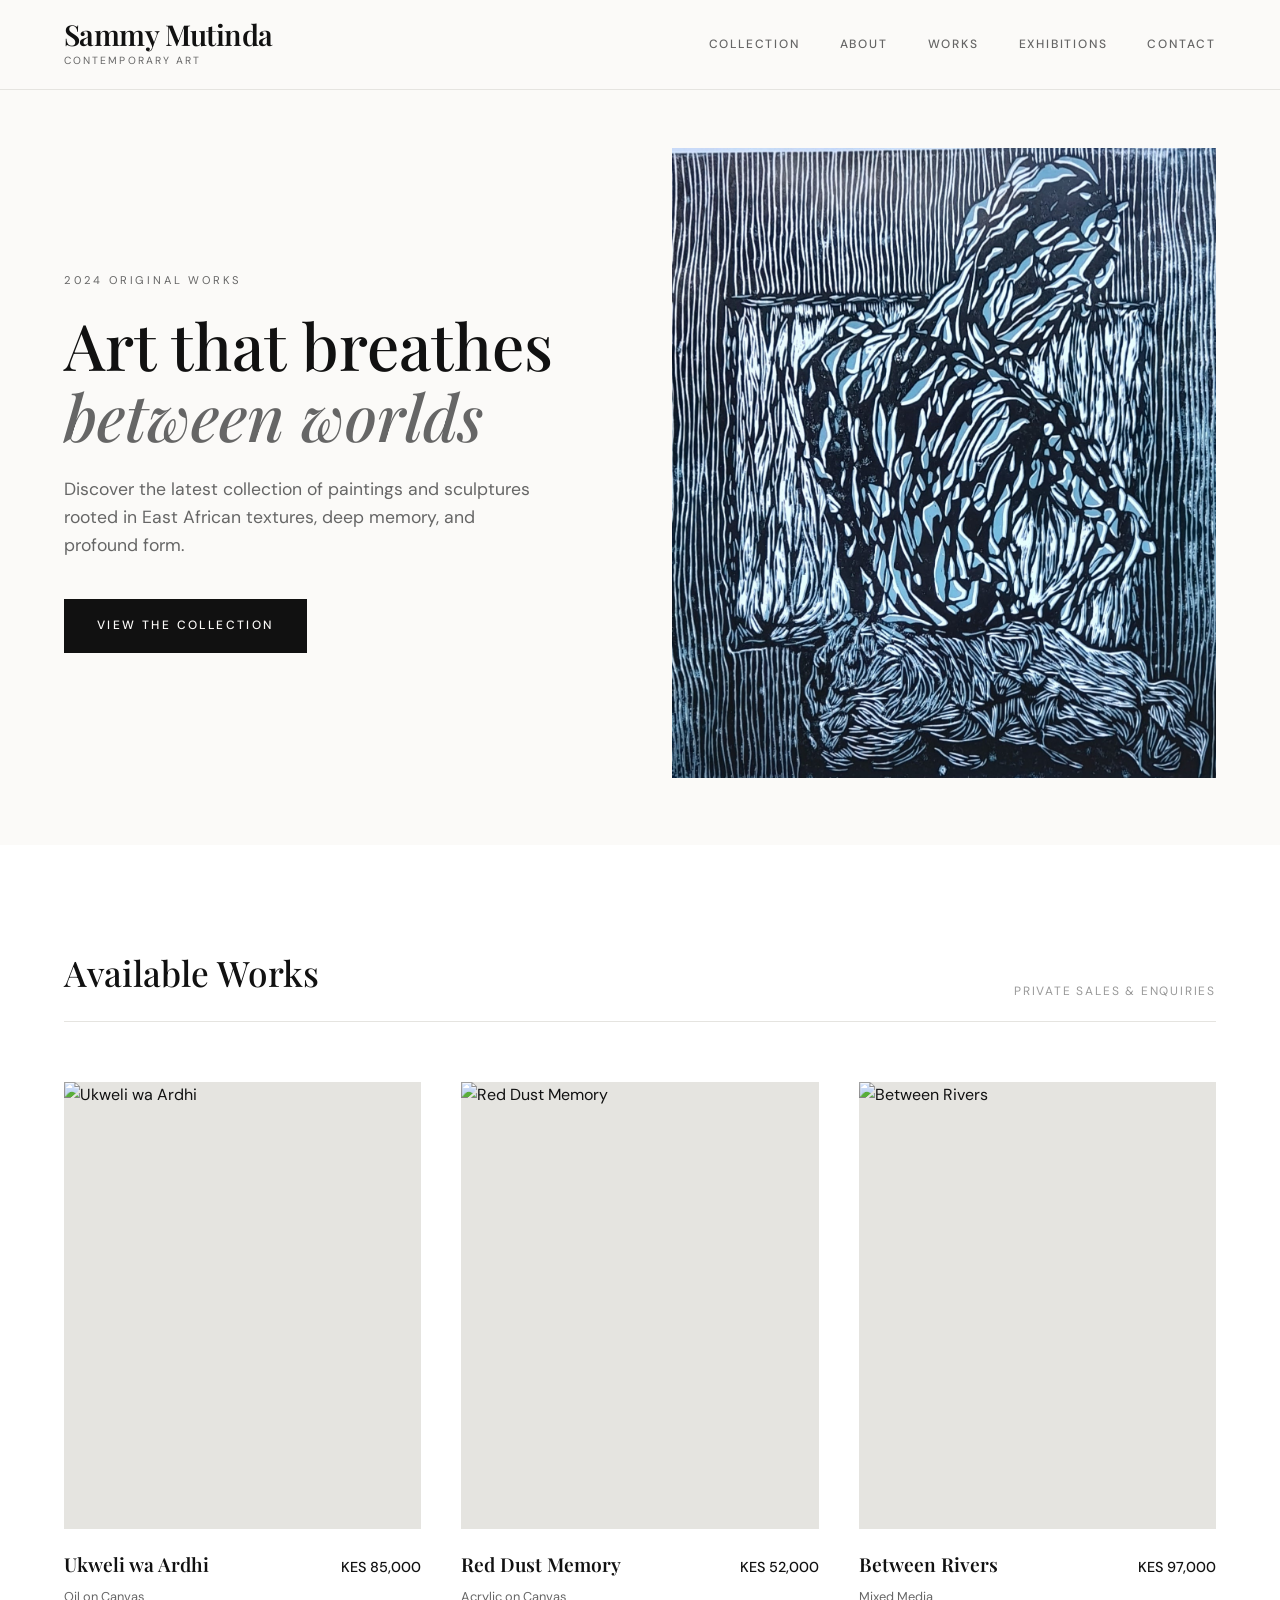
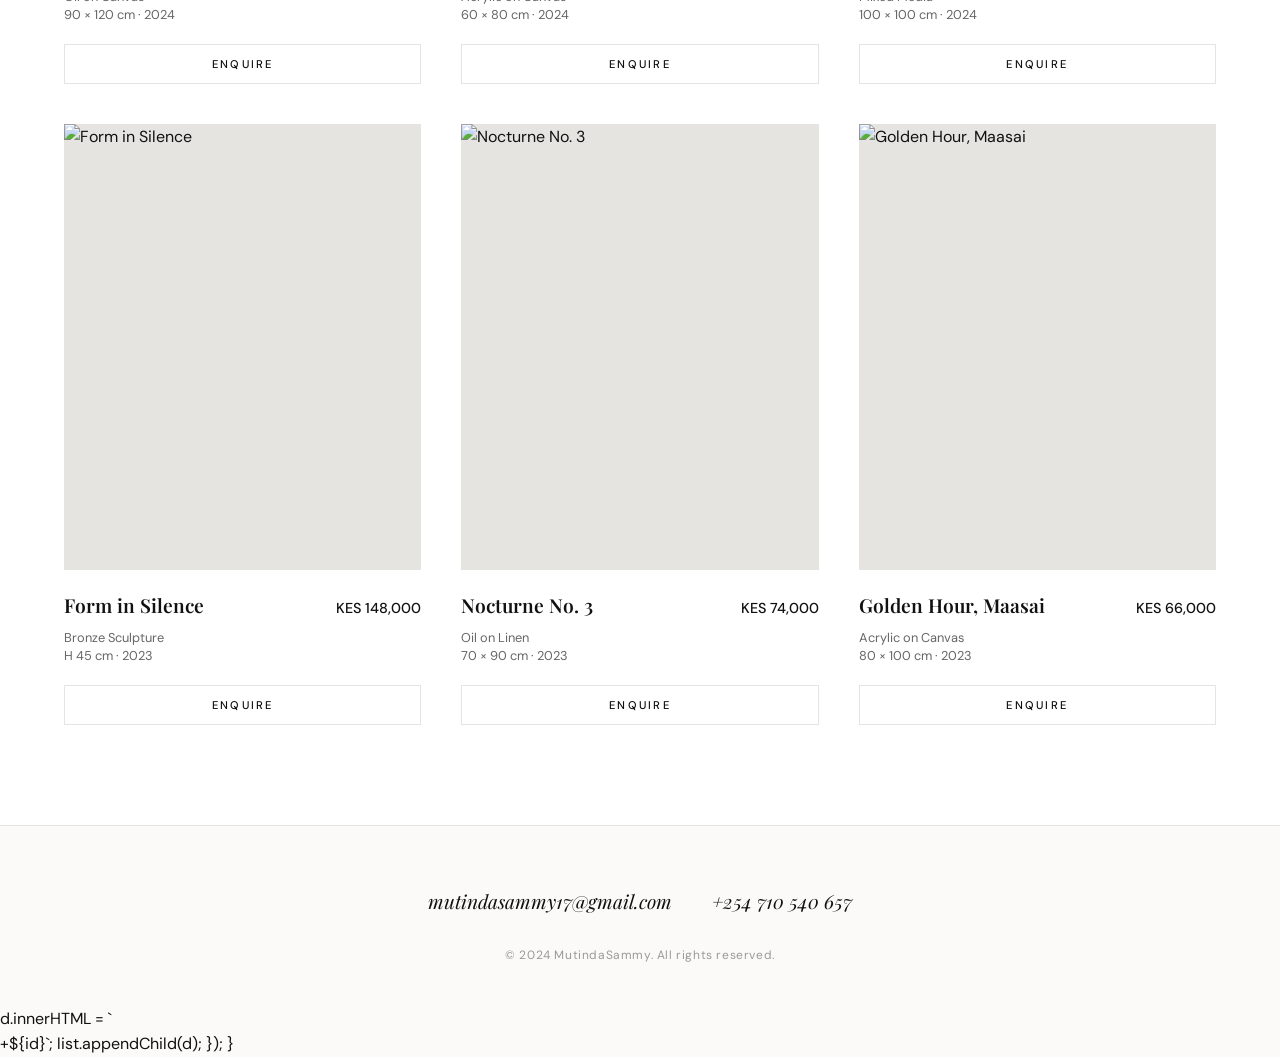
==== index.html @ 6c77cc46 "Add files via upload" ====
<!DOCTYPE html>
<html lang="en">
<head>
<meta charset="UTF-8">
<meta name="viewport" content="width=device-width, initial-scale=1.0">
<title>Sammy Mutinda — Artist Portfolio</title>
<link rel="stylesheet" href="styles.css">
<link href="https://fonts.googleapis.com/css2?family=Playfair+Display:ital,wght@0,400;0,500;0,600;0,700;1,400&family=DM+Sans:wght@300;400;500&display=swap" rel="stylesheet">
<style>
  /* ─── RESET & VARIABLES ─── */
  *, *::before, *::after { box-sizing: border-box; margin: 0; padding: 0; }

  :root {
    --bg-color: #fbfaf8;
    --text-main: #111111;
    --text-muted: #666666;
    --text-light: #999999;
    --border-color: #e5e4e0;
    --accent: #111111;
    --serif: 'Playfair Display', Georgia, serif;
    --sans: 'DM Sans', sans-serif;
    --transition: all 0.3s ease-in-out;
  }

  html { scroll-behavior: smooth; }

  body {
    font-family: var(--sans);
    background: var(--bg-color);
    color: var(--text-main);
    overflow-x: hidden;
    line-height: 1.6;
  }

  /* ─── HEADER ─── */
  header {
    position: fixed;
    top: 0; left: 0; right: 0;
    z-index: 100;
    background: rgba(251, 250, 248, 0.95);
    backdrop-filter: blur(10px);
    -webkit-backdrop-filter: blur(10px);
    border-bottom: 1px solid var(--border-color);
    padding: 20px 5vw;
    display: flex;
    justify-content: space-between;
    align-items: center;
  }

  .brand {
    display: flex;
    flex-direction: column;
    text-decoration: none;
  }

  .logo {
    font-family: var(--serif);
    font-size: 1.8rem;
    font-weight: 600;
    color: var(--text-main);
    line-height: 1;
    letter-spacing: -0.02em;
  }

  .logo-sub {
    font-size: 0.65rem;
    letter-spacing: 0.2em;
    text-transform: uppercase;
    color: var(--text-muted);
    margin-top: 4px;
  }



  .menu-toggle{
  display:none;
  background:none;
  border:none;
  font-size:28px;
  color:var(--text-main);
  cursor:pointer;
}

@media (max-width:768px){

  header{
    justify-content:space-between;
    text-align:left;
  }

  .menu-toggle{
    display:block;
  }

  nav{
    position:absolute;
    top:100%;
    left:0;
    width:100%;
    background:rgba(251,250,248,0.98);
    backdrop-filter:blur(10px);
    -webkit-backdrop-filter:blur(10px);
    border-top:1px solid var(--border-color);
    display:none;
    flex-direction:column;
    gap:0;
    padding:15px 20px;
  }

  nav.active{
    display:flex;
  }

  nav a{
    padding:12px 0;
    width:100%;
  }
}

  /* ─── HERO SECTION ─── */
  .hero {
    margin-top: 80px;
    min-height: 85vh;
    display: grid;
    grid-template-columns: 1fr 1fr;
    align-items: center;
    padding: 0 5vw;
    gap: 5vw;
  }

  .hero-content {
    max-width: 600px;
  }

  .hero-label {
    font-size: 0.7rem;
    letter-spacing: 0.25em;
    text-transform: uppercase;
    color: var(--text-muted);
    margin-bottom: 20px;
    display: block;
  }

  .hero-title {
    font-family: var(--serif);
    font-size: clamp(3rem, 5vw, 5rem);
    font-weight: 500;
    line-height: 1.1;
    color: var(--text-main);
    margin-bottom: 24px;
  }

  .hero-title em {
    font-style: italic;
    color: var(--text-muted);
  }

  .hero-desc {
    font-size: 1.1rem;
    color: var(--text-muted);
    margin-bottom: 40px;
    max-width: 480px;
  }

  .primary-btn {
    display: inline-block;
    padding: 16px 32px;
    background: var(--text-main);
    color: var(--bg-color);
    text-decoration: none;
    font-size: 0.75rem;
    font-weight: 500;
    letter-spacing: 0.2em;
    text-transform: uppercase;
    transition: var(--transition);
    border: 1px solid var(--text-main);
  }

  .primary-btn:hover {
    background: transparent;
    color: var(--text-main);
  }

  .hero-image {
    width: 100%;
    height: 70vh;
    position: relative;
    overflow: hidden;
  }

  .hero-image img {
    width: 100%;
    height: 100%;
    object-fit: cover;
  }

  @media (max-width: 992px) {
    .hero { grid-template-columns: 1fr; padding-top: 60px; min-height: auto; gap: 40px; }
    .hero-content { text-align: center; margin: 0 auto; }
    .hero-desc { margin-left: auto; margin-right: auto; }
    .hero-image { height: 50vh; }
  }

  /* ─── GALLERY SECTION ─── */
  .gallery-section {
    padding: 100px 5vw;
    background: #ffffff;
  }

  .section-header {
    display: flex;
    justify-content: space-between;
    align-items: flex-end;
    margin-bottom: 60px;
    border-bottom: 1px solid var(--border-color);
    padding-bottom: 20px;
  }

  .section-title {
    font-family: var(--serif);
    font-size: 2.2rem;
    font-weight: 500;
  }

  .section-subtitle {
    font-size: 0.75rem;
    letter-spacing: 0.15em;
    text-transform: uppercase;
    color: var(--text-light);
  }

  @media (max-width: 768px) {
    .section-header { flex-direction: column; align-items: flex-start; gap: 10px; }
  }

  /* ─── GRID ─── */
  .grid {
    display: grid;
    grid-template-columns: repeat(3, 1fr);
    gap: 40px;
  }

  @media (max-width: 1024px) { .grid { grid-template-columns: repeat(2, 1fr); gap: 30px; } }
  @media (max-width: 600px) { .grid { grid-template-columns: 1fr; gap: 40px; } }

  .art-card {
    display: flex;
    flex-direction: column;
    group: relative;
  }

  .art-card .img-wrap {
    width: 100%;
    aspect-ratio: 4/5; /* Ensures perfect alignment of all boxes */
    overflow: hidden;
    background: var(--border-color);
    cursor: pointer;
    position: relative;
  }

  .art-card .img-wrap img {
    width: 100%;
    height: 100%;
    object-fit: cover;
    transition: transform 0.6s cubic-bezier(0.25, 0.46, 0.45, 0.94);
  }

  .art-card:hover .img-wrap img {
    transform: scale(1.05);
  }

  .art-info {
    padding-top: 20px;
    display: flex;
    flex-direction: column;
    flex-grow: 1;
  }

  .art-title-row {
    display: flex;
    justify-content: space-between;
    align-items: baseline;
    margin-bottom: 8px;
  }

  .art-title {
    font-family: var(--serif);
    font-size: 1.2rem;
    font-weight: 600;
  }

  .art-price {
    font-family: var(--sans);
    font-size: 0.9rem;
    font-weight: 500;
    color: var(--text-main);
  }

  .art-details {
    font-size: 0.8rem;
    color: var(--text-muted);
    margin-bottom: 20px;
    line-height: 1.4;
  }

  .enquire-btn {
    margin-top: auto;
    width: 100%;
    padding: 12px 0;
    background: transparent;
    border: 1px solid var(--border-color);
    color: var(--text-main);
    font-family: var(--sans);
    font-size: 0.7rem;
    font-weight: 500;
    letter-spacing: 0.2em;
    text-transform: uppercase;
    cursor: pointer;
    transition: var(--transition);
  }

  .art-card:hover .enquire-btn {
    border-color: var(--text-main);
  }

  .enquire-btn:hover {
    background: var(--text-main);
    color: var(--bg-color);
  }

  /* ─── FOOTER ─── */
  footer {
    background: var(--bg-color);
    padding: 60px 5vw 40px;
    text-align: center;
    border-top: 1px solid var(--border-color);
  }

  .footer-contact {
    display: flex;
    justify-content: center;
    gap: 40px;
    margin-bottom: 30px;
  }

  .footer-contact a {
    color: var(--text-main);
    text-decoration: none;
    font-family: var(--serif);
    font-size: 1.2rem;
    font-style: italic;
    transition: opacity 0.2s;
  }

  .footer-contact a:hover {
    opacity: 0.6;
  }

  .copyright {
    font-size: 0.75rem;
    color: var(--text-light);
    letter-spacing: 0.05em;
  }

  @media (max-width: 600px) {
    .footer-contact { flex-direction: column; gap: 15px; }
  }

  /* ─── LIGHTBOX ─── */
  .lightbox-overlay {
    display: none;
    position: fixed;
    inset: 0;
    background: rgba(17, 17, 17, 0.98);
    z-index: 200;
    align-items: center;
    justify-content: center;
    animation: fadeIn 0.3s ease;
  }

  .lightbox-overlay.active { display: flex; }

  @keyframes fadeIn { from { opacity: 0; } to { opacity: 1; } }

  .lightbox-inner {
    display: flex;
    gap: 40px;
    width: 90vw;
    height: 85vh;
    align-items: center;
    justify-content: center;
  }

  .lb-img-wrap {
    height: 100%;
    display: flex;
    align-items: center;
    justify-content: center;
    flex: 1;
  }

  .lb-img-wrap img {
    max-width: 100%;
    max-height: 100%;
    object-fit: contain;
    box-shadow: 0 20px 50px rgba(0,0,0,0.5);
  }

  .lb-info {
    width: 320px;
    color: var(--bg-color);
    display: flex;
    flex-direction: column;
    justify-content: center;
  }

  .lb-title {
    font-family: var(--serif);
    font-size: 2rem;
    font-weight: 500;
    line-height: 1.2;
    margin-bottom: 8px;
  }

  .lb-artist {
    font-size: 0.85rem;
    letter-spacing: 0.1em;
    text-transform: uppercase;
    color: var(--text-light);
    margin-bottom: 30px;
  }

  .lb-details {
    display: flex;
    flex-direction: column;
    gap: 12px;
    margin-bottom: 30px;
    border-top: 1px solid rgba(255,255,255,0.1);
    padding-top: 20px;
  }

  .lb-detail-row {
    display: flex;
    justify-content: space-between;
    font-size: 0.85rem;
    color: #ccc;
  }

  .lb-detail-row strong { color: #fff; font-weight: 400; }

  .lb-price {
    font-family: var(--serif);
    font-size: 1.5rem;
    margin-bottom: 20px;
  }

  .lb-enquire {
    background: #fff;
    color: #111;
    border: none;
    padding: 16px 0;
    font-family: var(--sans);
    font-size: 0.75rem;
    font-weight: 500;
    letter-spacing: 0.2em;
    text-transform: uppercase;
    cursor: pointer;
    transition: var(--transition);
  }

  .lb-enquire:hover { background: #e0e0e0; }

  .lb-controls {
    position: fixed;
    top: 30px;
    right: 40px;
    display: flex;
    gap: 15px;
    z-index: 210;
  }

  .lb-btn {
    background: transparent;
    border: 1px solid rgba(255,255,255,0.3);
    color: #fff;
    width: 44px; height: 44px;
    border-radius: 50%;
    font-size: 1.2rem;
    cursor: pointer;
    display: flex;
    align-items: center;
    justify-content: center;
    transition: var(--transition);
  }

  .lb-btn:hover { border-color: #fff; background: rgba(255,255,255,0.1); }

  @media (max-width: 900px) {
    .lightbox-inner { flex-direction: column; height: 100vh; padding: 80px 20px 40px; overflow-y: auto; gap: 20px; }
    .lb-img-wrap { height: auto; max-height: 50vh; }
    .lb-info { width: 100%; text-align: center; }
    .lb-details { border-bottom: 1px solid rgba(255,255,255,0.1); padding-bottom: 20px; }
    .lb-controls { top: 20px; right: 20px; }
  }

  /* ─── ENQUIRY MODAL ─── */
  .modal-overlay {
    display: none;
    position: fixed;
    inset: 0;
    background: rgba(17,17,17,0.7);
    backdrop-filter: blur(5px);
    -webkit-backdrop-filter: blur(5px);
    z-index: 300;
    align-items: center;
    justify-content: center;
    animation: fadeIn 0.3s ease;
  }

  .modal-overlay.active { display: flex; }

  .modal {
    background: #ffffff;
    max-width: 500px;
    width: 90vw;
    padding: 50px 40px;
    position: relative;
    box-shadow: 0 25px 50px -12px rgba(0, 0, 0, 0.25);
  }

  .modal-close {
    position: absolute;
    top: 20px; right: 20px;
    background: none;
    border: none;
    font-size: 1.5rem;
    cursor: pointer;
    color: var(--text-light);
    transition: color 0.2s;
  }

  .modal-close:hover { color: var(--text-main); }

  .modal-title {
    font-family: var(--serif);
    font-size: 1.8rem;
    font-weight: 500;
    margin-bottom: 5px;
  }

  .modal-artwork-name {
    font-size: 0.9rem;
    color: var(--text-muted);
    margin-bottom: 30px;
  }

  .form-row { margin-bottom: 20px; }

  .form-row input,
  .form-row textarea {
    width: 100%;
    border: none;
    border-bottom: 1px solid var(--border-color);
    background: transparent;
    padding: 12px 0;
    font-family: var(--sans);
    font-size: 0.9rem;
    color: var(--text-main);
    outline: none;
    transition: border-color 0.3s;
    resize: none;
  }

  .form-row input::placeholder,
  .form-row textarea::placeholder { color: var(--text-light); }
  .form-row input:focus,
  .form-row textarea:focus { border-bottom-color: var(--text-main); }

  .submit-btn {
    width: 100%;
    background: var(--text-main);
    color: #fff;
    border: none;
    padding: 16px;
    margin-top: 10px;
    font-family: var(--sans);
    font-size: 0.75rem;
    font-weight: 500;
    letter-spacing: 0.2em;
    text-transform: uppercase;
    cursor: pointer;
    transition: var(--transition);
  }

  .submit-btn:hover { background: #333; }

  .whatsapp-note {
    margin-top: 15px;
    font-size: 0.7rem;
    color: var(--text-light);
    text-align: center;
  }
</style>
</head>
<body>

<!-- HEADER -->
<header>
  <a class="brand" href="index.html">
    <span class="logo">Sammy Mutinda</span>
    <span class="logo-sub">Contemporary Art</span>
  </a>

  <button class="menu-toggle" id="menuToggle">☰</button>

  <nav id="mainNav">
    <a href="index.html">Collection</a>
    <a href="about.html" class="active">About</a>
    <a href="works.html">Works</a>
    <a href="exhibitions.html">Exhibitions</a>
    <a href="contact.html">Contact</a>
  </nav>
</header>

<!-- HERO -->
<section class="hero">
  <div class="hero-content">
    <span class="hero-label">2024 Original Works</span>
    <h1 class="hero-title">Art that breathes <br><em>between worlds</em></h1>
    <p class="hero-desc">Discover the latest collection of paintings and sculptures rooted in East African textures, deep memory, and profound form.</p>
    <a href="#gallery" class="primary-btn">View the Collection</a>
  </div>
  <div class="hero-image">
    <img src="6.jpg" alt="Featured Artwork">
  </div>
</section>

<!-- GALLERY GRID -->
<section class="gallery-section" id="gallery">
  <div class="section-header">
    <h2 class="section-title">Available Works</h2>
    <span class="section-subtitle">Private Sales & Enquiries</span>
  </div>

  <div class="grid" id="artGrid">
    <!-- Rendered via JS -->
  </div>
</section>

<!-- FOOTER -->
<footer id="contact">
  <div class="footer-contact">
    <a href="mailto:mutindasammy17@gmail.com">mutindasammy17@gmail.com</a>
    <a href="tel:+254710540657">+254 710 540 657</a>
  </div>
  <p class="copyright">&copy; 2024 MutindaSammy. All rights reserved.</p>
</footer>

<!-- LIGHTBOX -->
<div class="lightbox-overlay" id="lightbox">
  <div class="lb-controls">
    <button class="lb-btn" id="lbPrev">&#8592;</button>
    <button class="lb-btn" id="lbNext">&#8594;</button>
    <button class="lb-btn" id="lbClose">✕</button>
  </div>
  
  <div class="lightbox-inner">
    <div class="lb-img-wrap">
      <img id="lbImg" src="" alt="">
    </div>
    <div class="lb-info">
      <p class="lb-artist">Sammy Mutinda</p>
      <p class="lb-title" id="lbTitle"></p>
      
      <div class="lb-details">
        <div class="lb-detail-row"><span>Medium</span><strong id="lbMedium"></strong></div>
        <div class="lb-detail-row"><span>Dimensions</span><strong id="lbSize"></strong></div>
        <div class="lb-detail-row"><span>Year</span><strong id="lbYear"></strong></div>
      </div>
      
      <div class="lb-price" id="lbPrice"></div>
      <button class="lb-enquire" id="lbEnquire">Enquire Now</button>
    </div>
  </div>
</div>

<!-- ENQUIRY MODAL -->
<div class="modal-overlay" id="enquiryModal">
  <div class="modal">
    <button class="modal-close" id="modalClose">✕</button>
    <h3 class="modal-title">Enquire</h3>
    <p class="modal-artwork-name" id="modalArtworkName"></p>
    
    <div class="form-row">
      <input type="text" id="fieldName" placeholder="Your Full Name">
    </div>
    <div class="form-row">
      <input type="email" id="fieldEmail" placeholder="Email Address">
    </div>
    <div class="form-row">
      <input type="tel" id="fieldPhone" placeholder="Phone Number (Include Country Code)">
    </div>
    <div class="form-row">
      <textarea id="fieldMessage" rows="3" placeholder="Any specific questions regarding shipping, framing, or details?"></textarea>
    </div>
    
    <button class="submit-btn" id="submitEnquiry">Send via WhatsApp</button>
    <p class="whatsapp-note">This will open WhatsApp directly to the artist's studio.</p>
  </div>
</div>

<script>
  // ─── ART DATA ───
  const WHATSAPP = "254710540657"; // Replace with Sammy's WhatsApp Number

  const artworks = [
    {
      title: "Ukweli wa Ardhi",
      medium: "Oil on Canvas",
      size: "90 × 120 cm",
      year: 2024,
      price: "KES 85,000",
      img: "1.JPG"
    },
    {
      title: "Red Dust Memory",
      medium: "Acrylic on Canvas",
      size: "60 × 80 cm",
      year: 2024,
      price: "KES 52,000",
      img: "11.JPG"
    },
    {
      title: "Between Rivers",
      medium: "Mixed Media",
      size: "100 × 100 cm",
      year: 2024,
      price: "KES 97,000",
      img: "12.JPG"
    },
    {
      title: "Form in Silence",
      medium: "Bronze Sculpture",
      size: "H 45 cm",
      year: 2023,
      price: "KES 148,000",
      img: "15.JPG"
    },
    {
      title: "Nocturne No. 3",
      medium: "Oil on Linen",
      size: "70 × 90 cm",
      year: 2023,
      price: "KES 74,000",
      img: "16.JPG"
    },
    {
      title: "Golden Hour, Maasai",
      medium: "Acrylic on Canvas",
      size: "80 × 100 cm",
      year: 2023,
      price: "KES 66,000",
      img: "14.JPG"
    }
  ];

  // ─── BUILD GRID ───
  const grid = document.getElementById('artGrid');

  artworks.forEach((art, i) => {
    const card = document.createElement('div');
    card.className = 'art-card';
    card.innerHTML = `
      <div class="img-wrap" onclick="openLightbox(${i})">
        <img src="${art.img}" alt="${art.title}" loading="lazy">
      </div>
      <div class="art-info">
        <div class="art-title-row">
          <span class="art-title">${art.title}</span>
          <span class="art-price">${art.price}</span>
        </div>
        <div class="art-details">${art.medium}<br>${art.size} · ${art.year}</div>
        <button class="enquire-btn" onclick="openEnquiry(${i})">Enquire</button>
      </div>
    `;
    grid.appendChild(card);
  });

  // ─── LIGHTBOX ───
  let currentIdx = 0;
  const lb = document.getElementById('lightbox');

  function openLightbox(idx) {
    currentIdx = idx;
    renderLightbox();
    lb.classList.add('active');
    document.body.style.overflow = 'hidden';
  }

  function renderLightbox() {
    const art = artworks[currentIdx];
    document.getElementById('lbImg').src = art.img;
    document.getElementById('lbTitle').textContent = art.title;
    document.getElementById('lbMedium').textContent = art.medium;
    document.getElementById('lbSize').textContent = art.size;
    document.getElementById('lbYear').textContent = art.year;
    document.getElementById('lbPrice').textContent = art.price;
  }

  document.getElementById('lbClose').addEventListener('click', closeLightbox);
  document.getElementById('lbPrev').addEventListener('click', () => { currentIdx = (currentIdx - 1 + artworks.length) % artworks.length; renderLightbox(); });
  document.getElementById('lbNext').addEventListener('click', () => { currentIdx = (currentIdx + 1) % artworks.length; renderLightbox(); });
  document.getElementById('lbEnquire').addEventListener('click', () => { closeLightbox(); openEnquiry(currentIdx); });

  lb.addEventListener('click', (e) => { if (e.target === lb) closeLightbox(); });

  function closeLightbox() {
    lb.classList.remove('active');
    document.body.style.overflow = '';
  }

  document.addEventListener('keydown', (e) => {
    if (!lb.classList.contains('active')) return;
    if (e.key === 'ArrowLeft') document.getElementById('lbPrev').click();
    if (e.key === 'ArrowRight') document.getElementById('lbNext').click();
    if (e.key === 'Escape') closeLightbox();
  });

  // ─── ENQUIRY MODAL ───
  let enquiryTarget = null;

  function openEnquiry(idx) {
    enquiryTarget = artworks[idx];
    document.getElementById('modalArtworkName').textContent = `Enquiring about: "${enquiryTarget.title}" (${enquiryTarget.price})`;
    document.getElementById('fieldName').value = '';
    document.getElementById('fieldEmail').value = '';
    document.getElementById('fieldPhone').value = '';
    document.getElementById('fieldMessage').value = '';
    
    document.getElementById('enquiryModal').classList.add('active');
    document.body.style.overflow = 'hidden';
  }

  document.getElementById('modalClose').addEventListener('click', closeModal);
  document.getElementById('enquiryModal').addEventListener('click', (e) => { if (e.target.id === 'enquiryModal') closeModal(); });

  function closeModal() {
    document.getElementById('enquiryModal').classList.remove('active');
    document.body.style.overflow = '';
  }

  document.getElementById('submitEnquiry').addEventListener('click', () => {
    const name = document.getElementById('fieldName').value.trim();
    const email = document.getElementById('fieldEmail').value.trim();
    const phone = document.getElementById('fieldPhone').value.trim();
    const msg = document.getElementById('fieldMessage').value.trim();

    if (!name || !email) {
      alert('Please fill in your name and email address.');
      return;
    }

    const art = enquiryTarget;
    const text = `*New Studio Enquiry*\n\n*Artwork:* ${art.title}\n*Medium:* ${art.medium}\n*Price:* ${art.price}\n\n*Client Name:* ${name}\n*Email:* ${email}\n*Phone:* ${phone}\n*Message:* ${msg || 'No specific message.'}`;
    
    const waUrl = `https://wa.me/${WHATSAPP}?text=${encodeURIComponent(text)}`;
    window.open(waUrl, '_blank');
    closeModal();
  });
</script>
      d.innerHTML = `<div class="w-8 h-8 bg-gray-600 rounded-full"></div><span class="text-xs">+${id}</span>`;
                list.appendChild(d);
            });
        }
    </script>
    <script>
      // MOBILE MENU
const menuToggle = document.getElementById('menuToggle');
const mainNav = document.getElementById('mainNav');

menuToggle.addEventListener('click', () => {
  mainNav.classList.toggle('active');
});

document.querySelectorAll('#mainNav a').forEach(link => {
  link.addEventListener('click', () => {
    mainNav.classList.remove('active');
  });
});
    </script>
</body>
</html>
---- styles.css ----
/* ─── HEADER ─── */
  header {
    position: fixed;
    top: 0; left: 0; right: 0;
    z-index: 100;
    background: rgba(251, 250, 248, 0.95);
    backdrop-filter: blur(10px);
    -webkit-backdrop-filter: blur(10px);
    border-bottom: 1px solid var(--border-color);
    padding: 20px 5vw;
    display: flex;
    justify-content: space-between;
    align-items: center;
  }

  .brand {
    display: flex;
    flex-direction: column;
    text-decoration: none;
  }

  .logo {
    font-family: var(--serif);
    font-size: 1.8rem;
    font-weight: 600;
    color: var(--text-main);
    line-height: 1;
    letter-spacing: -0.02em;
  }

  .logo-sub {
    font-size: 0.65rem;
    letter-spacing: 0.2em;
    text-transform: uppercase;
    color: var(--text-muted);
    margin-top: 4px;
  }

  nav {
    display: flex;
    gap: 2.5rem;
  }

  nav a {
    font-family: var(--sans);
    font-size: 0.75rem;
    font-weight: 500;
    letter-spacing: 0.15em;
    text-transform: uppercase;
    color: var(--text-muted);
    text-decoration: none;
    transition: var(--transition);
    position: relative;
  }

  nav a::after {
    content: '';
    position: absolute;
    bottom: -4px; left: 0;
    width: 0; height: 1px;
    background: var(--text-main);
    transition: var(--transition);
  }

  nav a:hover { color: var(--text-main); }
  nav a:hover::after { width: 100%; }

  .menu-toggle {
    display: none;
    background: none;
    border: none;
    font-size: 28px;
    color: var(--text-main);
    cursor: pointer;
  }

  /* ─── MOBILE HEADER ─── */
  @media (max-width: 768px) {

    header {
      flex-direction: column;
      align-items: center;
      justify-content: center;
      padding: 14px 5vw;
      gap: 6px;
    }

    .menu-toggle {
      display: block;
      order: 1; /* hamburger on top */
    }

    .brand {
      order: 2; /* brand name below */
      align-items: center;
      text-align: center;
    }

    nav {
      order: 3;
      position: absolute;
      top: 100%;
      left: 0;
      width: 100%;
      background: rgba(251, 250, 248, 0.98);
      backdrop-filter: blur(10px);
      -webkit-backdrop-filter: blur(10px);
      border-top: 1px solid var(--border-color);
      display: none;
      flex-direction: column;
      gap: 0;
      padding: 15px 20px;
    }

    nav.active {
      display: flex;
    }

    nav a {
      padding: 12px 0;
      width: 100%;
      text-align: center;
    }
  }
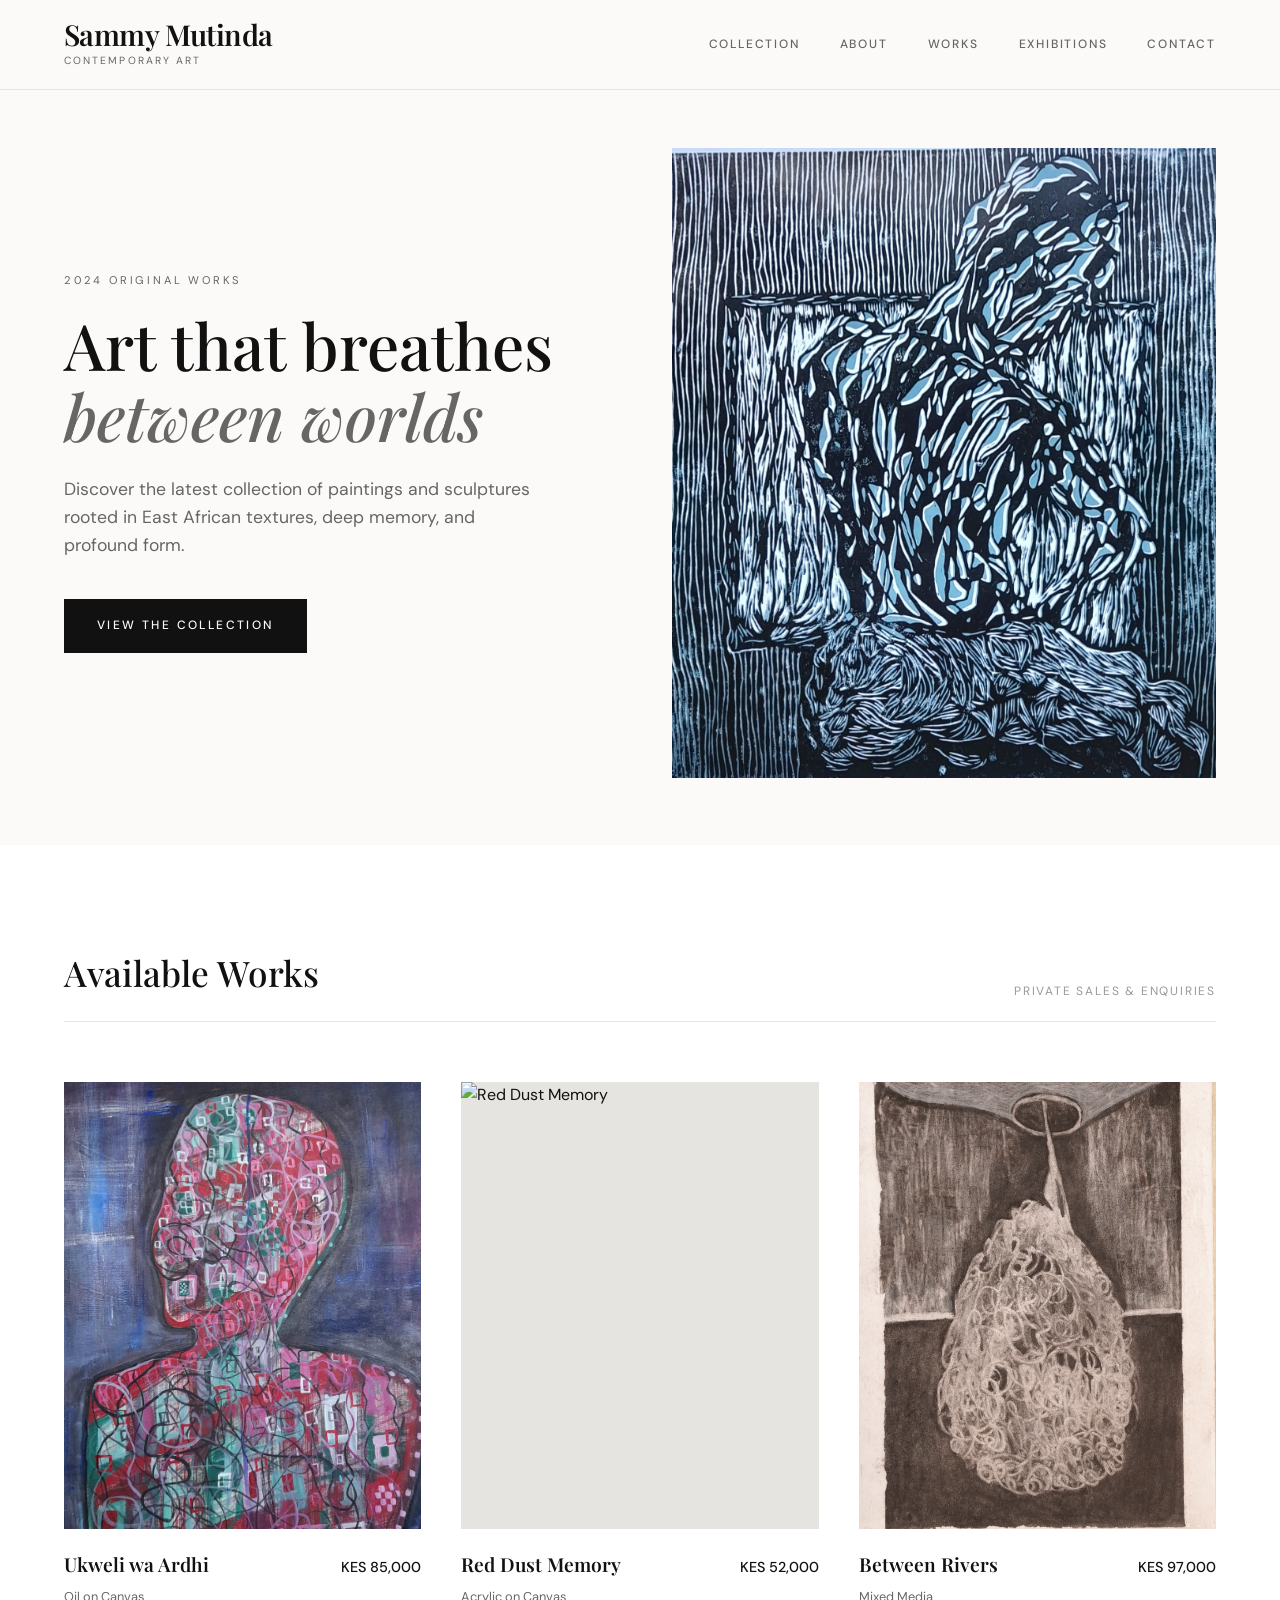
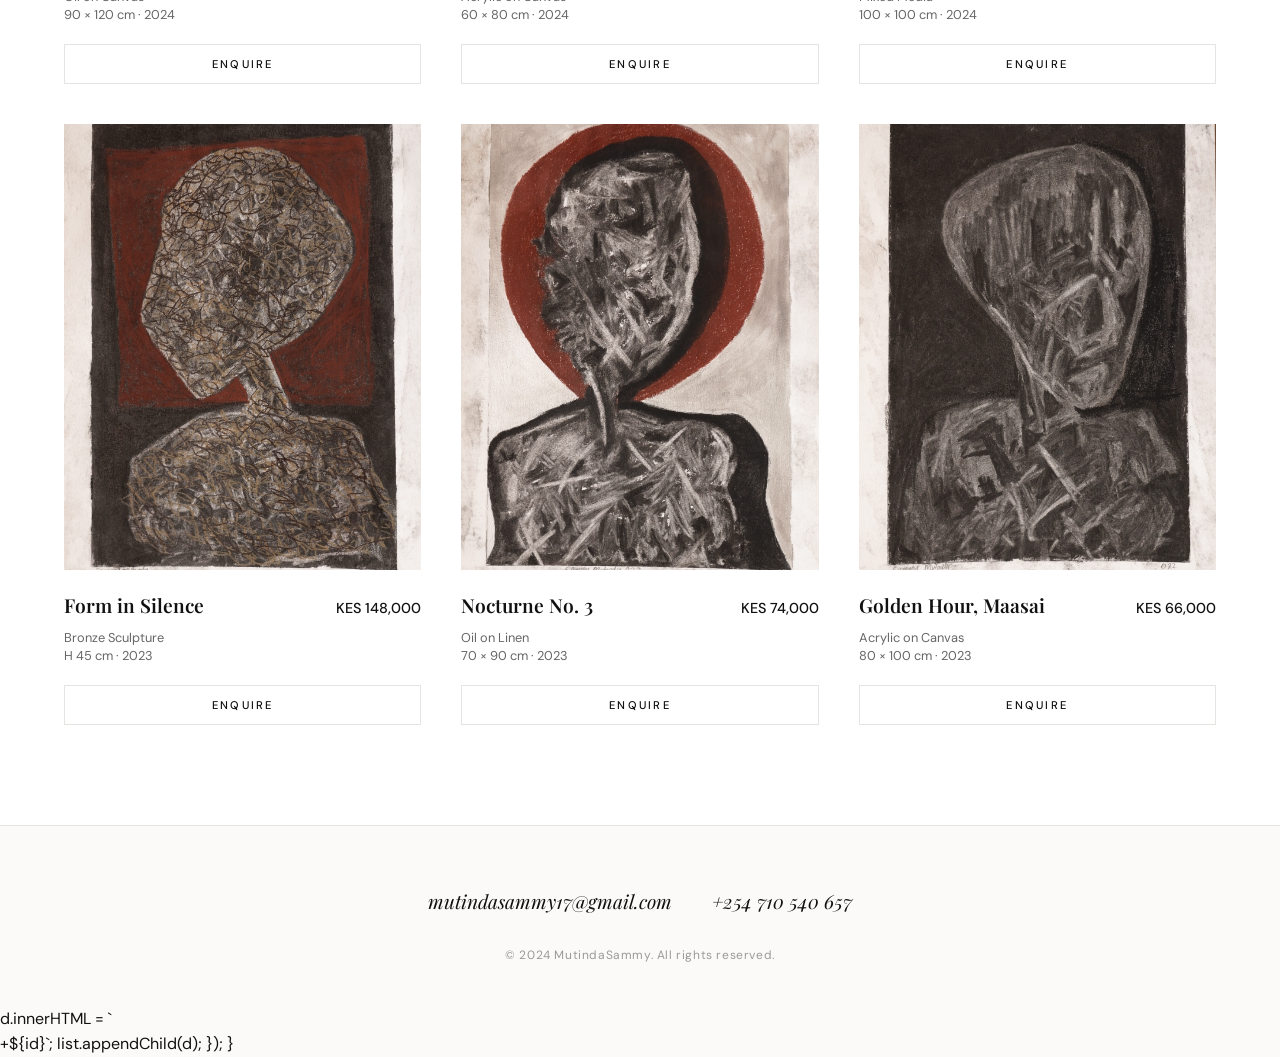
==== commit 5b9cd255: "Add files via upload" ====
--- a/index.html
+++ b/index.html
@@ -720,7 +720,7 @@
       size: "90 × 120 cm",
       year: 2024,
       price: "KES 85,000",
-      img: "1.JPG"
+      img: "1.jpg"
     },
     {
       title: "Red Dust Memory",
@@ -728,7 +728,7 @@
       size: "60 × 80 cm",
       year: 2024,
       price: "KES 52,000",
-      img: "11.JPG"
+      img: "11.jpg"
     },
     {
       title: "Between Rivers",
@@ -736,7 +736,7 @@
       size: "100 × 100 cm",
       year: 2024,
       price: "KES 97,000",
-      img: "12.JPG"
+      img: "12.jpg"
     },
     {
       title: "Form in Silence",
@@ -744,7 +744,7 @@
       size: "H 45 cm",
       year: 2023,
       price: "KES 148,000",
-      img: "15.JPG"
+      img: "15.jpg"
     },
     {
       title: "Nocturne No. 3",
@@ -752,7 +752,7 @@
       size: "70 × 90 cm",
       year: 2023,
       price: "KES 74,000",
-      img: "16.JPG"
+      img: "16.jpg"
     },
     {
       title: "Golden Hour, Maasai",
@@ -760,7 +760,7 @@
       size: "80 × 100 cm",
       year: 2023,
       price: "KES 66,000",
-      img: "14.JPG"
+      img: "14.jpg"
     }
   ];
 
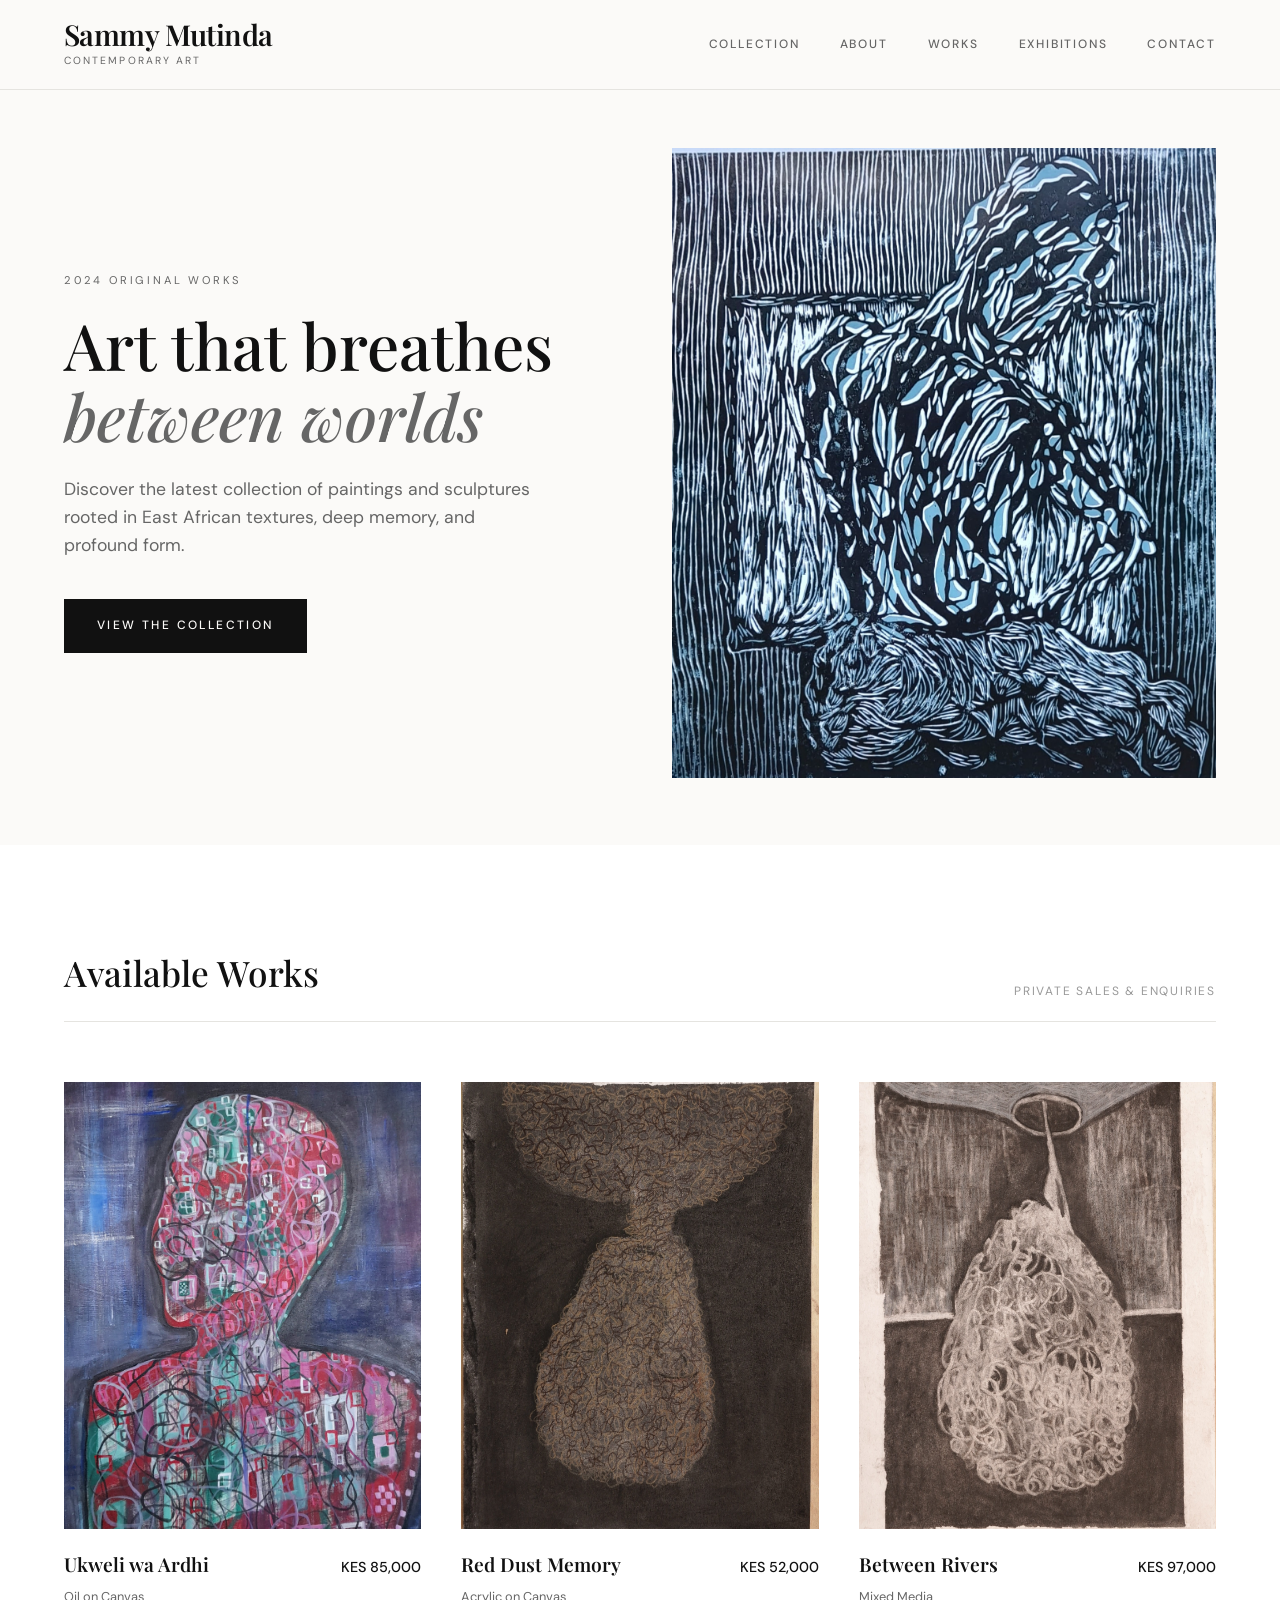
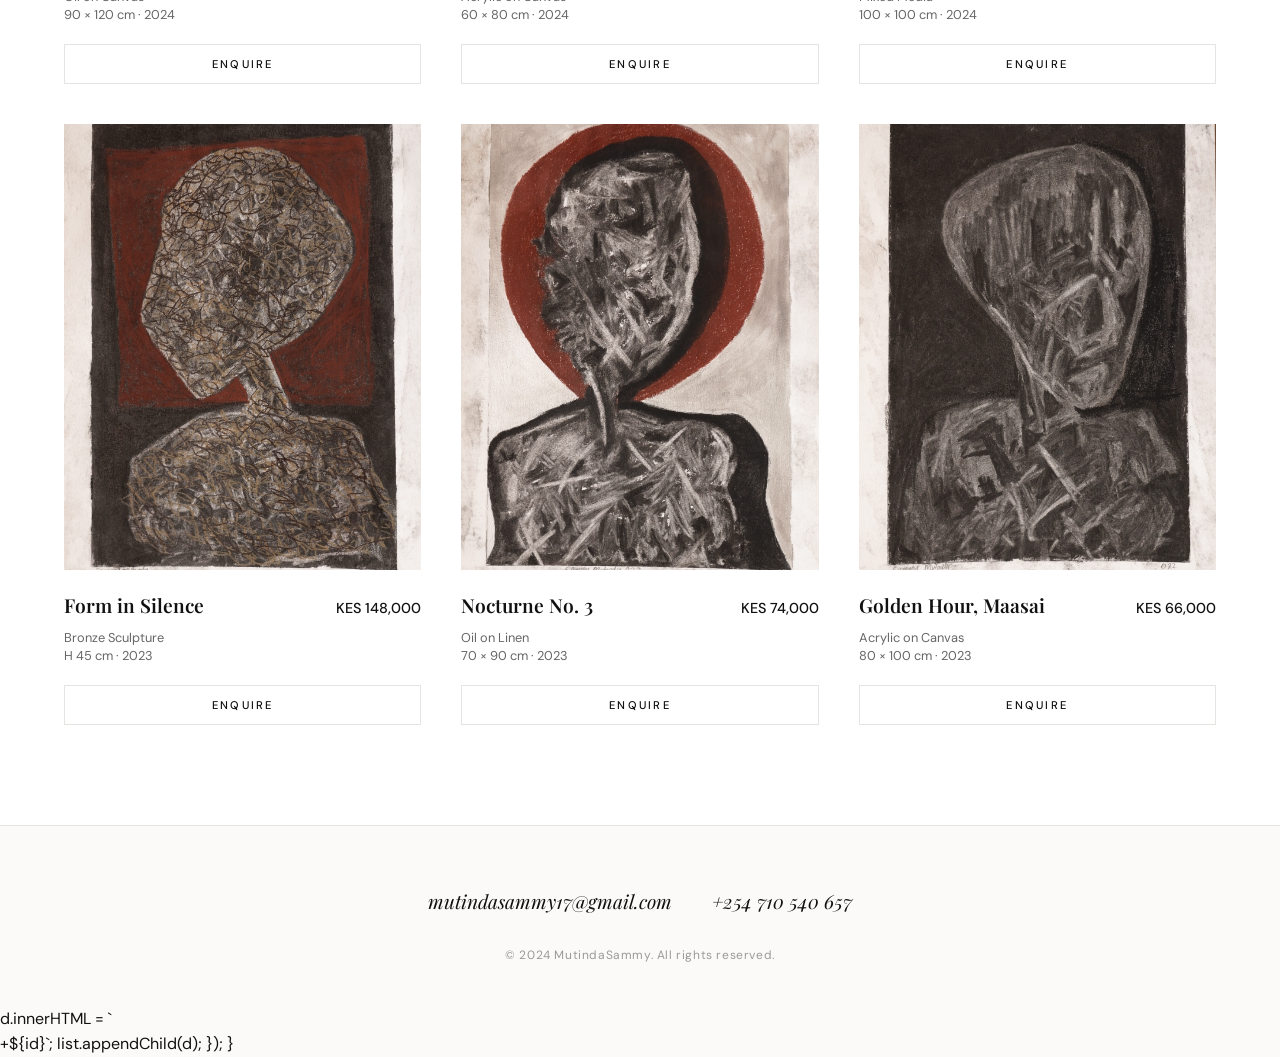
==== commit c78342b1: "Update index.html" ====
--- a/index.html
+++ b/index.html
@@ -728,7 +728,7 @@
       size: "60 × 80 cm",
       year: 2024,
       price: "KES 52,000",
-      img: "11.jpg"
+      img: "13.jpg"
     },
     {
       title: "Between Rivers",
@@ -889,4 +889,4 @@
 });
     </script>
 </body>
-</html>+</html>
